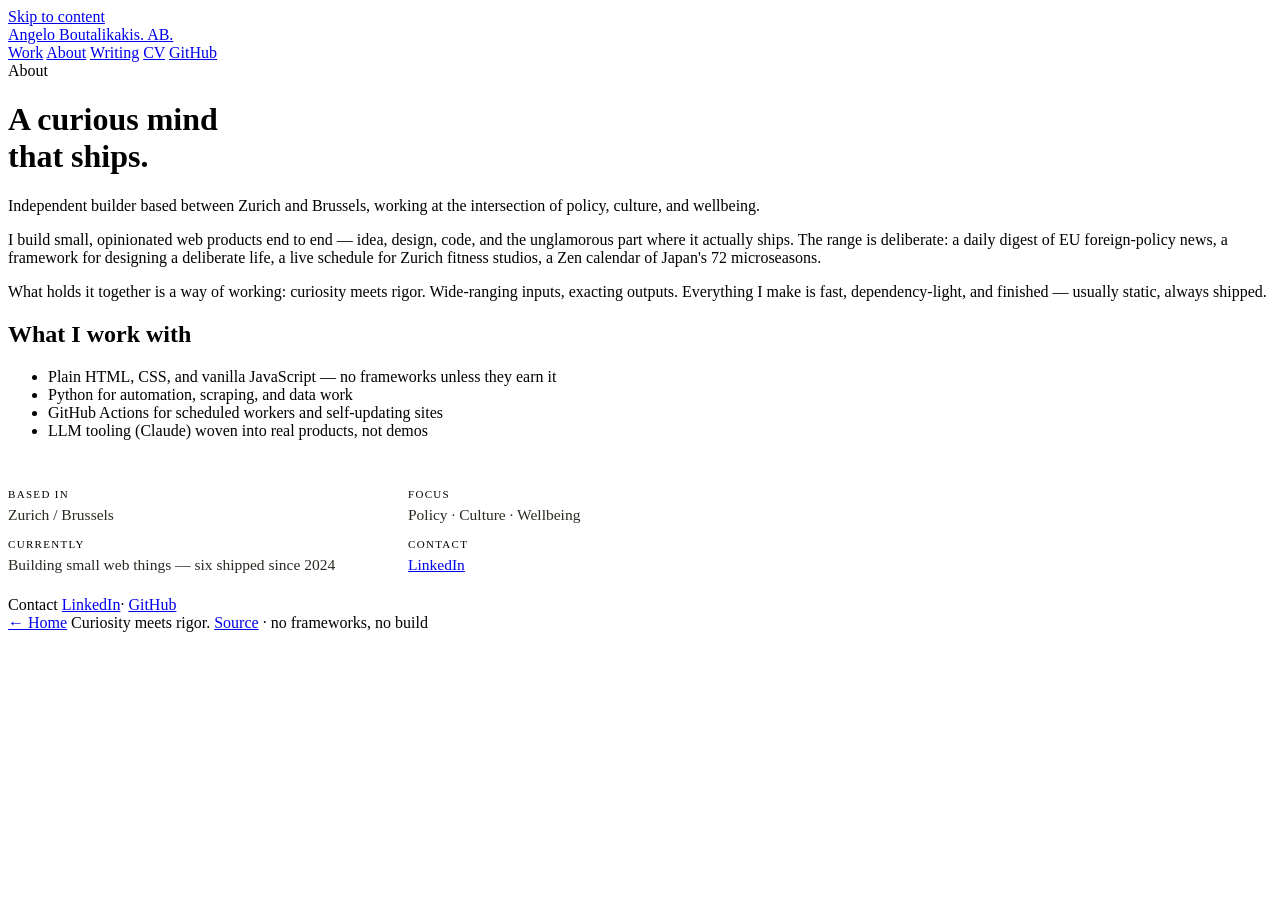
==== about/index.html @ dc8af2e8 "Add SEO foundations: sitemap, robots.txt, canonicals, JSON-LD Adds sitemap.xml and robots.txt at rep" ====
<!DOCTYPE html>
<html lang="en">
<head>
  <meta charset="utf-8">
  <meta name="viewport" content="width=device-width, initial-scale=1">
  <title>About — Angelo Boutalikakis</title>
  <meta name="description" content="About Angelo Boutalikakis — independent builder working across policy, culture, and wellbeing.">
  <link rel="icon" type="image/png" sizes="32x32" href="/brand/assets/favicon-32.png">
  <link rel="icon" type="image/png" sizes="16x16" href="/brand/assets/favicon-16.png">
  <link rel="apple-touch-icon" sizes="180x180" href="/brand/assets/apple-touch-icon.png">
  <meta property="og:type" content="website">
  <meta property="og:url" content="https://aboutali.github.io/about/">
  <meta property="og:title" content="About — Angelo Boutalikakis">
  <meta property="og:description" content="Independent builder. Curiosity meets rigor.">
  <meta property="og:image" content="https://aboutali.github.io/brand/assets/og-image.png">
  <link rel="canonical" href="https://aboutali.github.io/about/">
  <link rel="preconnect" href="https://fonts.googleapis.com">
  <link rel="preconnect" href="https://fonts.gstatic.com" crossorigin>
  <link href="https://fonts.googleapis.com/css2?family=Archivo:wght@400;500;600;700;800&family=Newsreader:ital,opsz,wght@0,6..72,400;1,6..72,400;1,6..72,500&family=JetBrains+Mono:wght@400;500&display=swap" rel="stylesheet">
  <link rel="stylesheet" href="../assets/site.css">
  <style>
    .facts{display:grid;gap:14px 40px;grid-template-columns:repeat(2,1fr);margin:26px 0 0;
      padding:22px 0;border-block:1px solid var(--hair);max-width:760px}
    @media(max-width:640px){.facts{grid-template-columns:1fr}}
    .facts dt{font-family:var(--mono);font-size:11px;letter-spacing:.12em;text-transform:uppercase;color:var(--blue-deep)}
    .facts dd{margin:6px 0 0;font-size:15.5px;color:#2c2a24}
  </style>
  <script type="application/ld+json">
  {"@context":"https://schema.org","@type":"Person","name":"Angelo Boutalikakis","url":"https://aboutali.github.io/","jobTitle":"Independent builder","sameAs":["https://github.com/aboutali","https://www.linkedin.com/in/angelo-boutalikakis/"]}
  </script>
</head>
<body>

  <a class="skip" href="#main">Skip to content</a>

  <header class="topbar">
    <div class="wrap row">
      <a class="wm" href="../" aria-label="Angelo Boutalikakis — home">
        <span class="wm-full">Angelo<span class="sur"> Boutalikakis</span><span class="dot">.</span></span>
        <span class="wm-mini">A<span class="sur">B</span><span class="dot">.</span></span>
      </a>
      <nav class="topnav" aria-label="Site">
        <a href="../#work">Work</a>
        <a href="./" aria-current="page">About</a>
        <a href="../writing/">Writing</a>
        <a href="../cv/">CV</a>
        <a href="https://github.com/aboutali">GitHub</a>
      </nav>
    </div>
  </header>

  <main id="main" class="wrap">

    <div class="page-head">
      <div class="kicker">About</div>
      <h1>A curious mind<br>that ships.</h1>
      <p class="lede">Independent builder based between Zurich and Brussels, working at the
        intersection of policy, culture, and wellbeing.</p>
    </div>

    <!-- TODO: personalize — this bio is drafted from the public projects; edit freely. -->
    <div class="prose block" style="padding-top:0">
      <p>I build small, opinionated web products end to end — idea, design, code, and the
        unglamorous part where it actually ships. The range is deliberate: a daily digest of
        EU foreign-policy news, a framework for designing a deliberate life, a live schedule
        for Zurich fitness studios, a Zen calendar of Japan's 72 microseasons.</p>
      <p>What holds it together is a way of working: <span class="aside">curiosity meets
        rigor</span>. Wide-ranging inputs, exacting outputs. Everything I make is fast,
        dependency-light, and finished — usually static, always shipped.</p>

      <h2>What I work with</h2>
      <ul>
        <li>Plain HTML, CSS, and vanilla JavaScript — no frameworks unless they earn it</li>
        <li>Python for automation, scraping, and data work</li>
        <li>GitHub Actions for scheduled workers and self-updating sites</li>
        <li>LLM tooling (Claude) woven into real products, not demos</li>
      </ul>

      <dl class="facts">
        <div><dt>Based in</dt><dd>Zurich / Brussels</dd></div>
        <div><dt>Focus</dt><dd>Policy · Culture · Wellbeing</dd></div>
        <div><dt>Currently</dt><dd>Building small web things — six shipped since 2024</dd></div>
        <div><dt>Contact</dt><dd><a href="https://www.linkedin.com/in/angelo-boutalikakis/">LinkedIn</a></dd></div>
      </dl>
    </div>

  </main>

  <footer>
    <div class="wrap">
      <!-- TODO: add email when ready -->
      <div class="f-contact">
        <span class="f-k">Contact</span>
        <a href="https://www.linkedin.com/in/angelo-boutalikakis/">LinkedIn</a><span class="sep">·</span>
        <a href="https://github.com/aboutali">GitHub</a>
      </div>
      <div class="row">
        <span><a href="../">← Home</a></span>
        <span class="tag">Curiosity meets rigor.</span>
        <span><a href="https://github.com/aboutali/aboutali.github.io">Source</a> · no frameworks, no build</span>
      </div>
    </div>
  </footer>

</body>
</html>
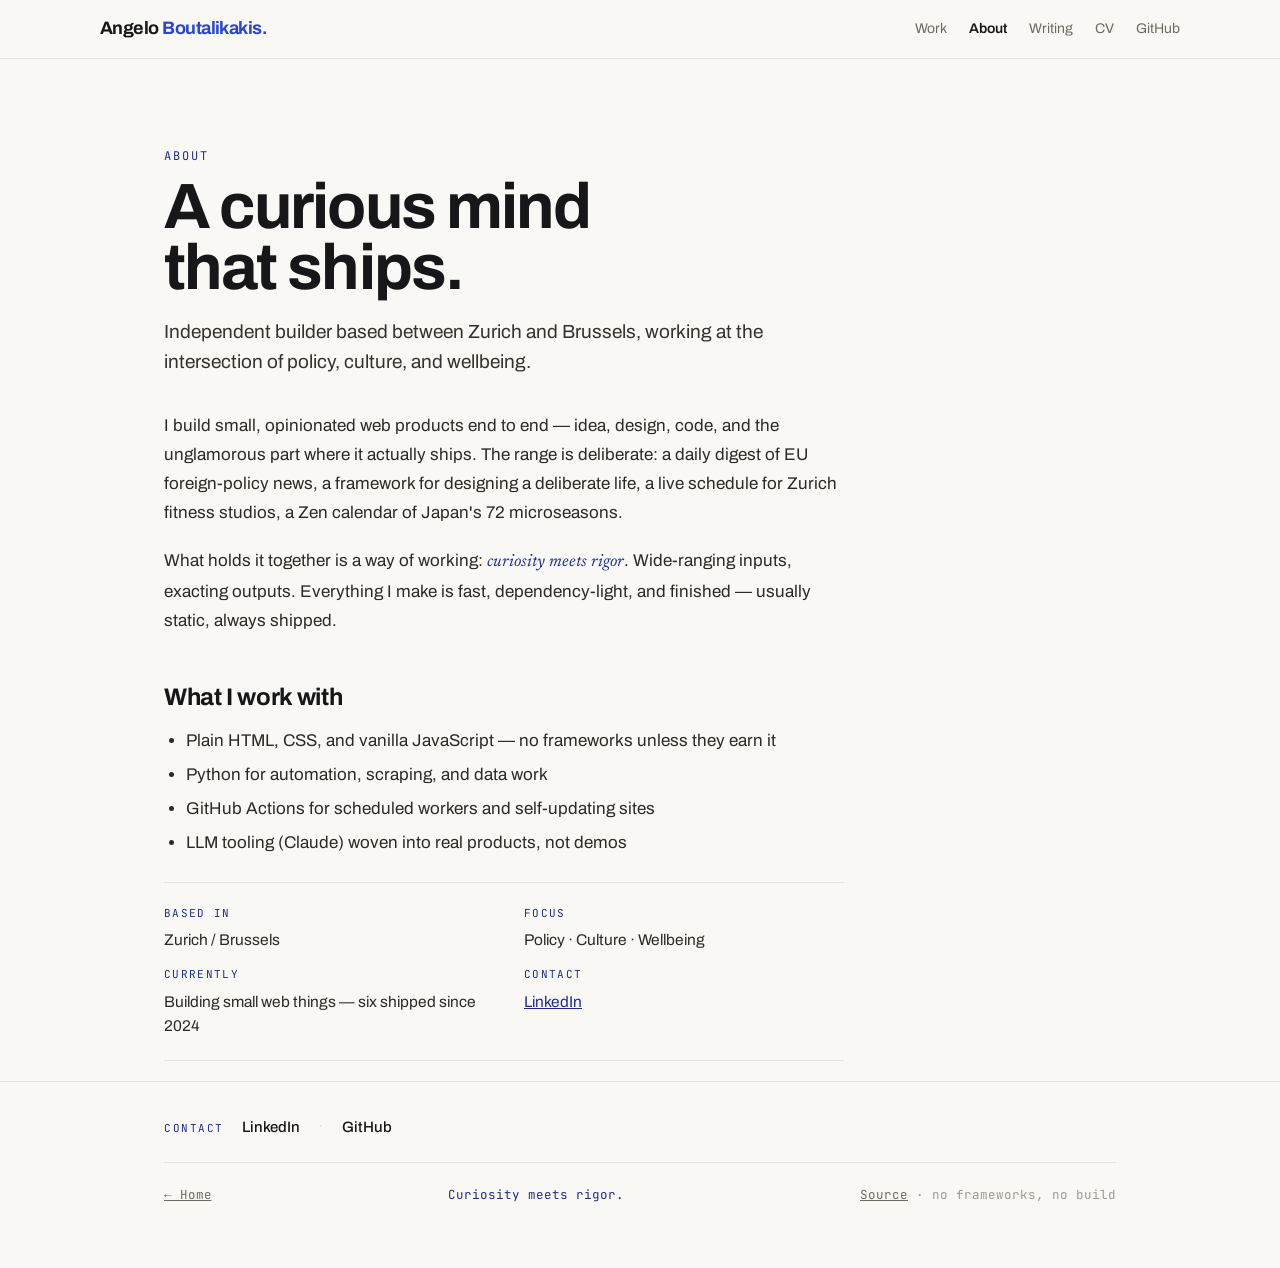
==== commit b679d77d: "Self-host Archivo, Newsreader, and JetBrains Mono fonts Drop the Google Fonts dependency: download l" ====
--- a/about/index.html
+++ b/about/index.html
@@ -14,9 +14,7 @@
   <meta property="og:description" content="Independent builder. Curiosity meets rigor.">
   <meta property="og:image" content="https://aboutali.github.io/brand/assets/og-image.png">
   <link rel="canonical" href="https://aboutali.github.io/about/">
-  <link rel="preconnect" href="https://fonts.googleapis.com">
-  <link rel="preconnect" href="https://fonts.gstatic.com" crossorigin>
-  <link href="https://fonts.googleapis.com/css2?family=Archivo:wght@400;500;600;700;800&family=Newsreader:ital,opsz,wght@0,6..72,400;1,6..72,400;1,6..72,500&family=JetBrains+Mono:wght@400;500&display=swap" rel="stylesheet">
+  <link rel="preload" href="/assets/fonts/archivo-latin-var.woff2" as="font" type="font/woff2" crossorigin>
   <link rel="stylesheet" href="../assets/site.css">
   <style>
     .facts{display:grid;gap:14px 40px;grid-template-columns:repeat(2,1fr);margin:26px 0 0;
--- a/assets/site.css
+++ b/assets/site.css
@@ -0,0 +1,119 @@
+/* Angelo Boutalikakis — shared brand styles (v3 identity)
+   Tokens + chrome (topbar, footer, sections) used by every page.
+   Page-specific rules live inline in each page's <head>. */
+
+/* self-hosted fonts (latin subset, OFL) — see assets/fonts/LICENSE-NOTE.md */
+@font-face{
+  font-family:"Archivo";
+  font-style:normal;
+  font-weight:100 900;
+  font-display:swap;
+  src:url("fonts/archivo-latin-var.woff2") format("woff2");
+  unicode-range:U+0000-00FF,U+0131,U+0152-0153,U+02BB-02BC,U+02C6,U+02DA,U+02DC,U+0304,U+0308,U+0329,U+2000-206F,U+20AC,U+2122,U+2191,U+2193,U+2212,U+2215,U+FEFF,U+FFFD;
+}
+@font-face{
+  font-family:"Newsreader";
+  font-style:normal;
+  font-weight:400;
+  font-display:swap;
+  src:url("fonts/newsreader-regular-latin-var.woff2") format("woff2");
+  unicode-range:U+0000-00FF,U+0131,U+0152-0153,U+02BB-02BC,U+02C6,U+02DA,U+02DC,U+0304,U+0308,U+0329,U+2000-206F,U+20AC,U+2122,U+2191,U+2193,U+2212,U+2215,U+FEFF,U+FFFD;
+}
+@font-face{
+  font-family:"Newsreader";
+  font-style:italic;
+  font-weight:200 800;
+  font-display:swap;
+  src:url("fonts/newsreader-italic-latin-var.woff2") format("woff2");
+  unicode-range:U+0000-00FF,U+0131,U+0152-0153,U+02BB-02BC,U+02C6,U+02DA,U+02DC,U+0304,U+0308,U+0329,U+2000-206F,U+20AC,U+2122,U+2191,U+2193,U+2212,U+2215,U+FEFF,U+FFFD;
+}
+@font-face{
+  font-family:"JetBrains Mono";
+  font-style:normal;
+  font-weight:400 800;
+  font-display:swap;
+  src:url("fonts/jetbrains-mono-latin-var.woff2") format("woff2");
+  unicode-range:U+0000-00FF,U+0131,U+0152-0153,U+02BB-02BC,U+02C6,U+02DA,U+02DC,U+0304,U+0308,U+0329,U+2000-206F,U+20AC,U+2122,U+2191,U+2193,U+2212,U+2215,U+FEFF,U+FFFD;
+}
+
+:root{
+  --ink:#17171A; --paper:#FAF8F4; --stone:#6E6A60; --stone-soft:#9B9890; --hair:#E6E2DA;
+  --blue:#2C46C8; --blue-deep:#1B2E8F;
+  --up:#1F9D57; --down:#C0563D; --unknown:#C9C5BB;
+  --sans:"Archivo","Helvetica Neue",Helvetica,Arial,sans-serif;
+  --serif:"Newsreader",Georgia,"Times New Roman",serif;
+  --mono:"JetBrains Mono","SFMono-Regular","Courier New",monospace;
+  --pad:clamp(22px,5vw,80px);
+  --max:1080px;
+}
+*{box-sizing:border-box}
+html{-webkit-font-smoothing:antialiased;scroll-behavior:smooth}
+body{margin:0;background:var(--paper);color:var(--ink);font-family:var(--sans);line-height:1.55;font-size:17px}
+a{color:var(--blue-deep)}
+.wrap{max-width:var(--max);margin:0 auto;padding:0 var(--pad)}
+
+/* accessibility */
+:focus-visible{outline:2px solid var(--blue);outline-offset:3px;border-radius:2px}
+[id]{scroll-margin-top:70px}
+.skip{position:absolute;left:-9999px;top:0;z-index:20;background:var(--blue);color:var(--paper);
+  padding:10px 16px;font-family:var(--mono);font-size:13px;text-decoration:none}
+.skip:focus{left:0}
+
+/* top bar */
+.topbar{position:sticky;top:0;z-index:5;background:rgba(250,248,244,.86);backdrop-filter:blur(8px);
+  border-bottom:1px solid var(--hair)}
+.topbar .row{display:flex;justify-content:space-between;align-items:center;gap:14px;padding:15px 0}
+.wm{font-weight:700;letter-spacing:-.03em;font-size:18px;text-decoration:none;color:var(--ink);flex:none}
+.wm .sur{color:var(--blue)} .wm .dot{color:var(--blue)}
+.wm .wm-mini{display:none}
+.topnav{display:flex;flex-wrap:nowrap;white-space:nowrap}
+.topnav a{margin-left:22px;font-size:14px;color:var(--stone);text-decoration:none}
+.topnav a:hover{color:var(--ink)}
+.topnav a[aria-current="page"]{color:var(--ink);font-weight:600}
+@media(max-width:640px){
+  .wm .wm-full{display:none}
+  .wm .wm-mini{display:inline}
+  .topnav a{margin-left:14px;font-size:13px}
+}
+
+/* section frame */
+section.block{padding-block:clamp(44px,6vw,80px)}
+.sec-head{display:flex;align-items:baseline;justify-content:space-between;gap:16px;
+  border-bottom:1px solid var(--ink);padding-bottom:14px;margin-bottom:8px}
+.sec-head h2{margin:0;font-size:clamp(22px,3vw,32px);font-weight:700;letter-spacing:-.02em}
+.sec-head .count{font-family:var(--mono);font-size:12px;color:var(--stone-soft);letter-spacing:.06em}
+
+/* subpage header + prose */
+.page-head{padding:clamp(44px,7vw,88px) 0 clamp(20px,3vw,36px)}
+.page-head .kicker{font-family:var(--mono);font-size:12px;letter-spacing:.16em;
+  text-transform:uppercase;color:var(--blue-deep)}
+.page-head h1{margin:12px 0 0;font-size:clamp(34px,6vw,64px);font-weight:700;
+  letter-spacing:-.03em;line-height:.95}
+.page-head .lede{margin:18px 0 0;max-width:56ch;font-size:clamp(16.5px,2vw,19px);color:#34322c}
+.prose{max-width:68ch}
+.prose p{margin:0 0 1.15em;color:#2c2a24;line-height:1.7}
+.prose h2{margin:1.8em 0 .5em;font-size:clamp(19px,2.4vw,24px);font-weight:700;letter-spacing:-.015em}
+.prose ul{margin:0 0 1.15em;padding-left:22px}
+.prose li{margin-bottom:.45em;color:#2c2a24}
+.prose .aside{font-family:var(--serif);font-style:italic;color:var(--blue-deep)}
+
+/* button */
+.btn{display:inline-block;margin-top:4px;font-family:var(--mono);font-size:13px;letter-spacing:.04em;
+  text-transform:uppercase;color:var(--paper);background:var(--blue);text-decoration:none;
+  border:0;border-radius:999px;padding:9px 16px;cursor:pointer}
+.btn:hover{background:var(--blue-deep)}
+
+/* footer (with contact row) */
+footer{border-top:1px solid var(--hair);padding:32px 0 64px;margin-top:20px}
+.f-contact{display:flex;flex-wrap:wrap;align-items:baseline;gap:10px 18px;padding-bottom:22px;
+  margin-bottom:22px;border-bottom:1px solid var(--hair)}
+.f-contact .f-k{font-family:var(--mono);font-size:11px;letter-spacing:.14em;
+  text-transform:uppercase;color:var(--blue-deep)}
+.f-contact a{color:var(--ink);text-decoration:none;font-size:15px;font-weight:500}
+.f-contact a:hover{color:var(--blue)}
+.f-contact .sep{color:var(--hair)}
+footer .row{display:flex;justify-content:space-between;gap:18px;flex-wrap:wrap;
+  font-family:var(--mono);font-size:12.5px;color:var(--stone-soft)}
+footer .row a{color:var(--stone)}
+footer .row a:hover{color:var(--ink)}
+footer .tag{font-style:normal;color:var(--blue-deep)}
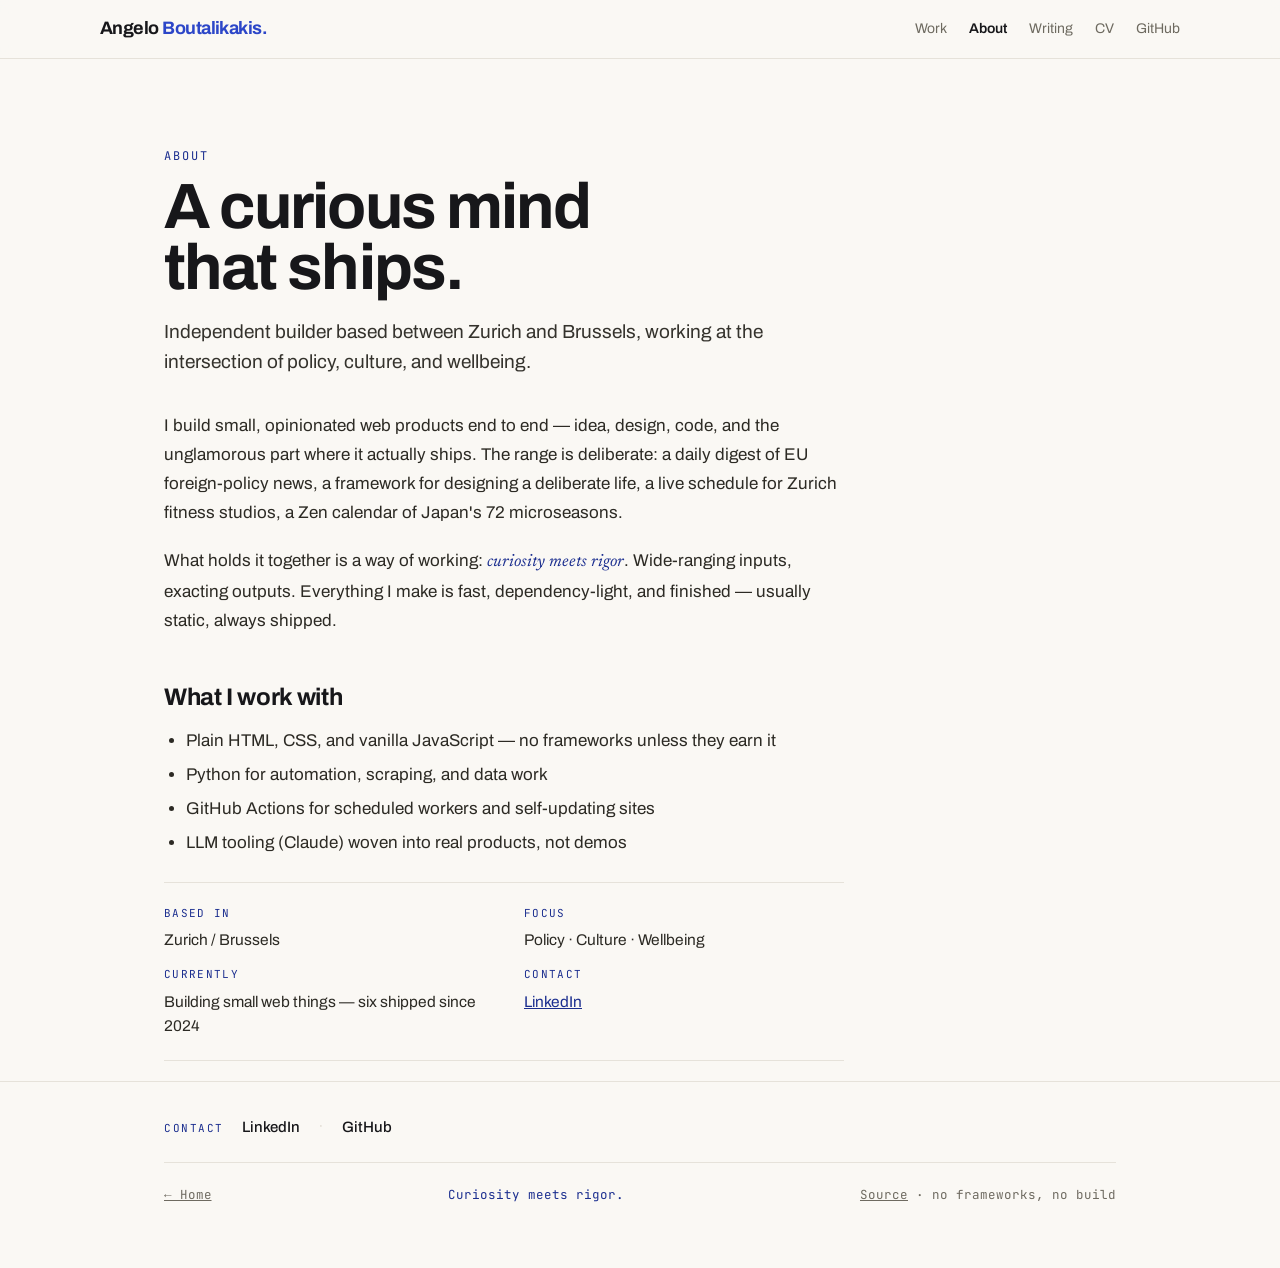
==== commit 4bbdd013: "Accessibility pass to WCAG 2.2 AA (plan 04) - Add prefers-reduced-motion guard (scroll-behavior + tr" ====
--- a/about/index.html
+++ b/about/index.html
@@ -47,7 +47,7 @@
     </div>
   </header>
 
-  <main id="main" class="wrap">
+  <main id="main" class="wrap" tabindex="-1">
 
     <div class="page-head">
       <div class="kicker">About</div>
--- a/assets/site.css
+++ b/assets/site.css
@@ -48,6 +48,10 @@
 }
 *{box-sizing:border-box}
 html{-webkit-font-smoothing:antialiased;scroll-behavior:smooth}
+@media (prefers-reduced-motion: reduce){
+  html{scroll-behavior:auto}
+  *,*::before,*::after{transition-duration:.01ms !important;animation-duration:.01ms !important}
+}
 body{margin:0;background:var(--paper);color:var(--ink);font-family:var(--sans);line-height:1.55;font-size:17px}
 a{color:var(--blue-deep)}
 .wrap{max-width:var(--max);margin:0 auto;padding:0 var(--pad)}
@@ -81,7 +85,7 @@
 .sec-head{display:flex;align-items:baseline;justify-content:space-between;gap:16px;
   border-bottom:1px solid var(--ink);padding-bottom:14px;margin-bottom:8px}
 .sec-head h2{margin:0;font-size:clamp(22px,3vw,32px);font-weight:700;letter-spacing:-.02em}
-.sec-head .count{font-family:var(--mono);font-size:12px;color:var(--stone-soft);letter-spacing:.06em}
+.sec-head .count{font-family:var(--mono);font-size:12px;color:var(--stone);letter-spacing:.06em}
 
 /* subpage header + prose */
 .page-head{padding:clamp(44px,7vw,88px) 0 clamp(20px,3vw,36px)}
@@ -113,7 +117,7 @@
 .f-contact a:hover{color:var(--blue)}
 .f-contact .sep{color:var(--hair)}
 footer .row{display:flex;justify-content:space-between;gap:18px;flex-wrap:wrap;
-  font-family:var(--mono);font-size:12.5px;color:var(--stone-soft)}
+  font-family:var(--mono);font-size:12.5px;color:var(--stone)}
 footer .row a{color:var(--stone)}
 footer .row a:hover{color:var(--ink)}
 footer .tag{font-style:normal;color:var(--blue-deep)}
